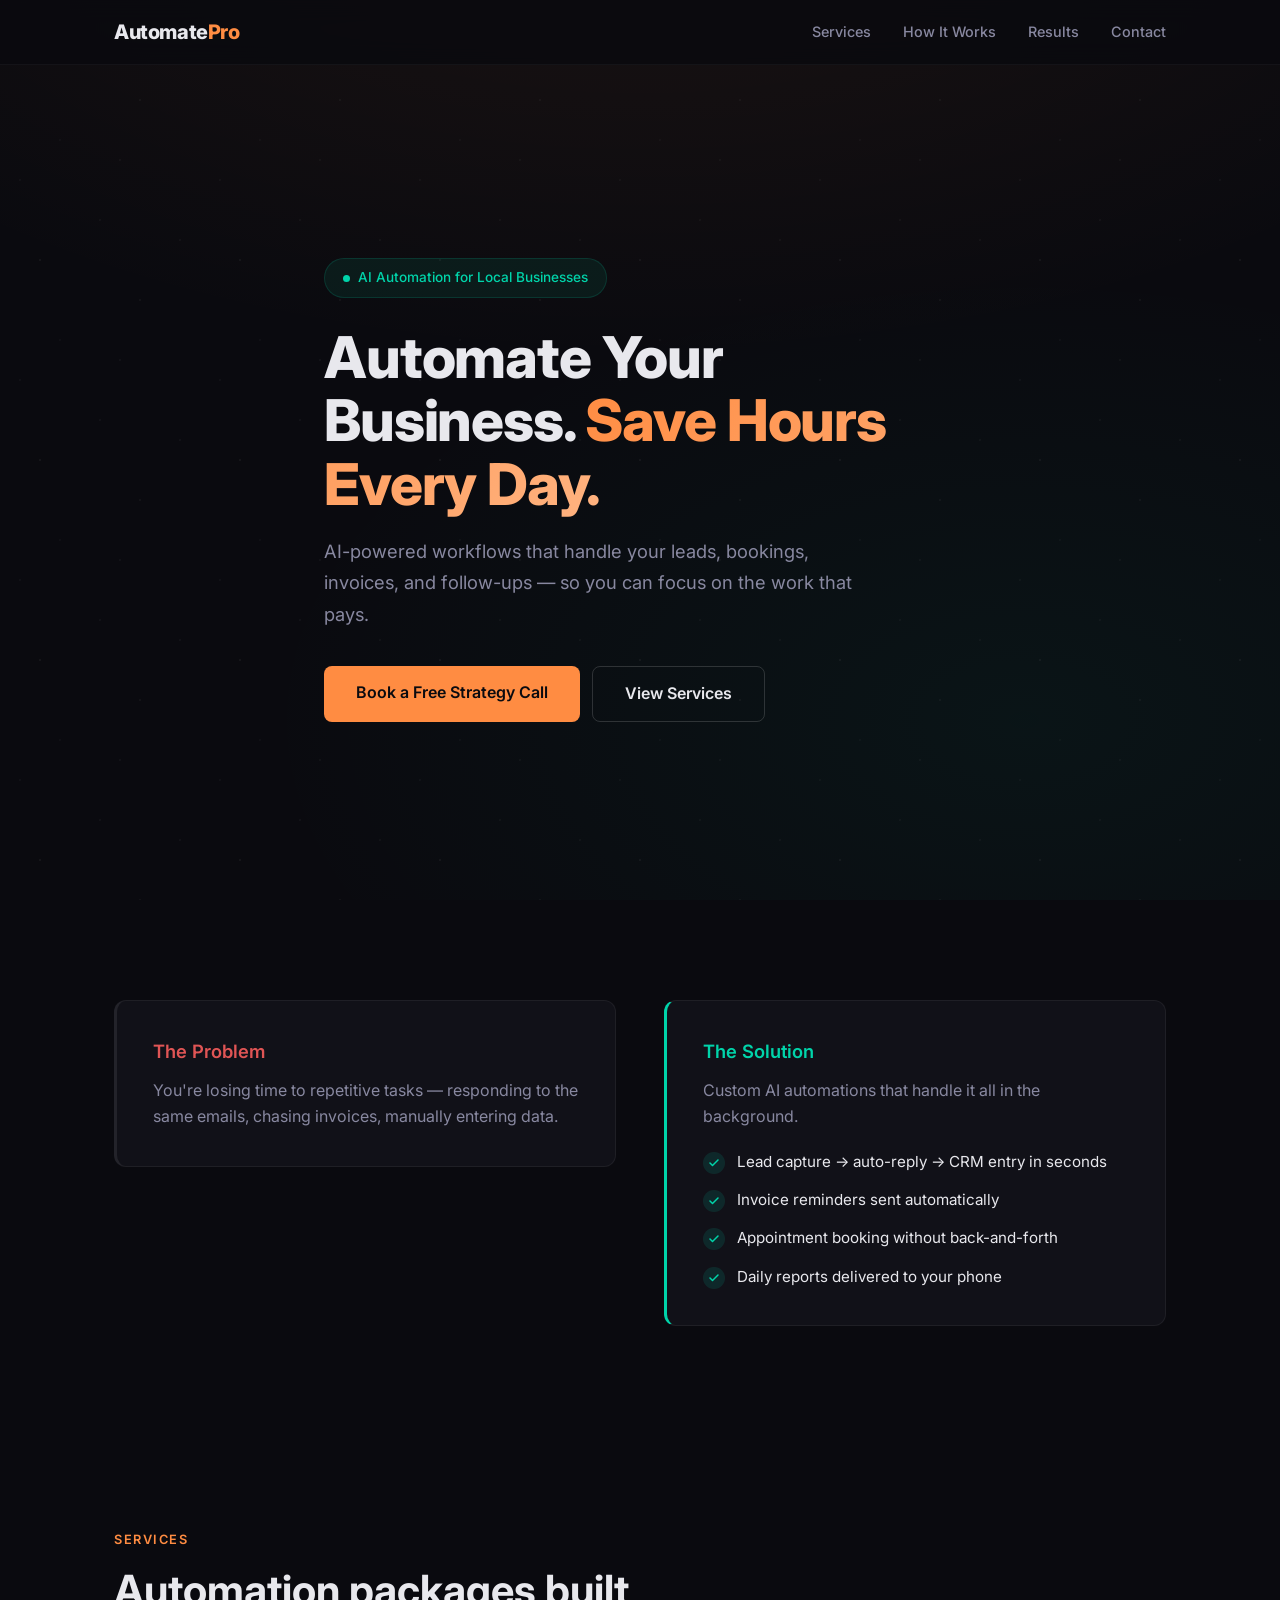
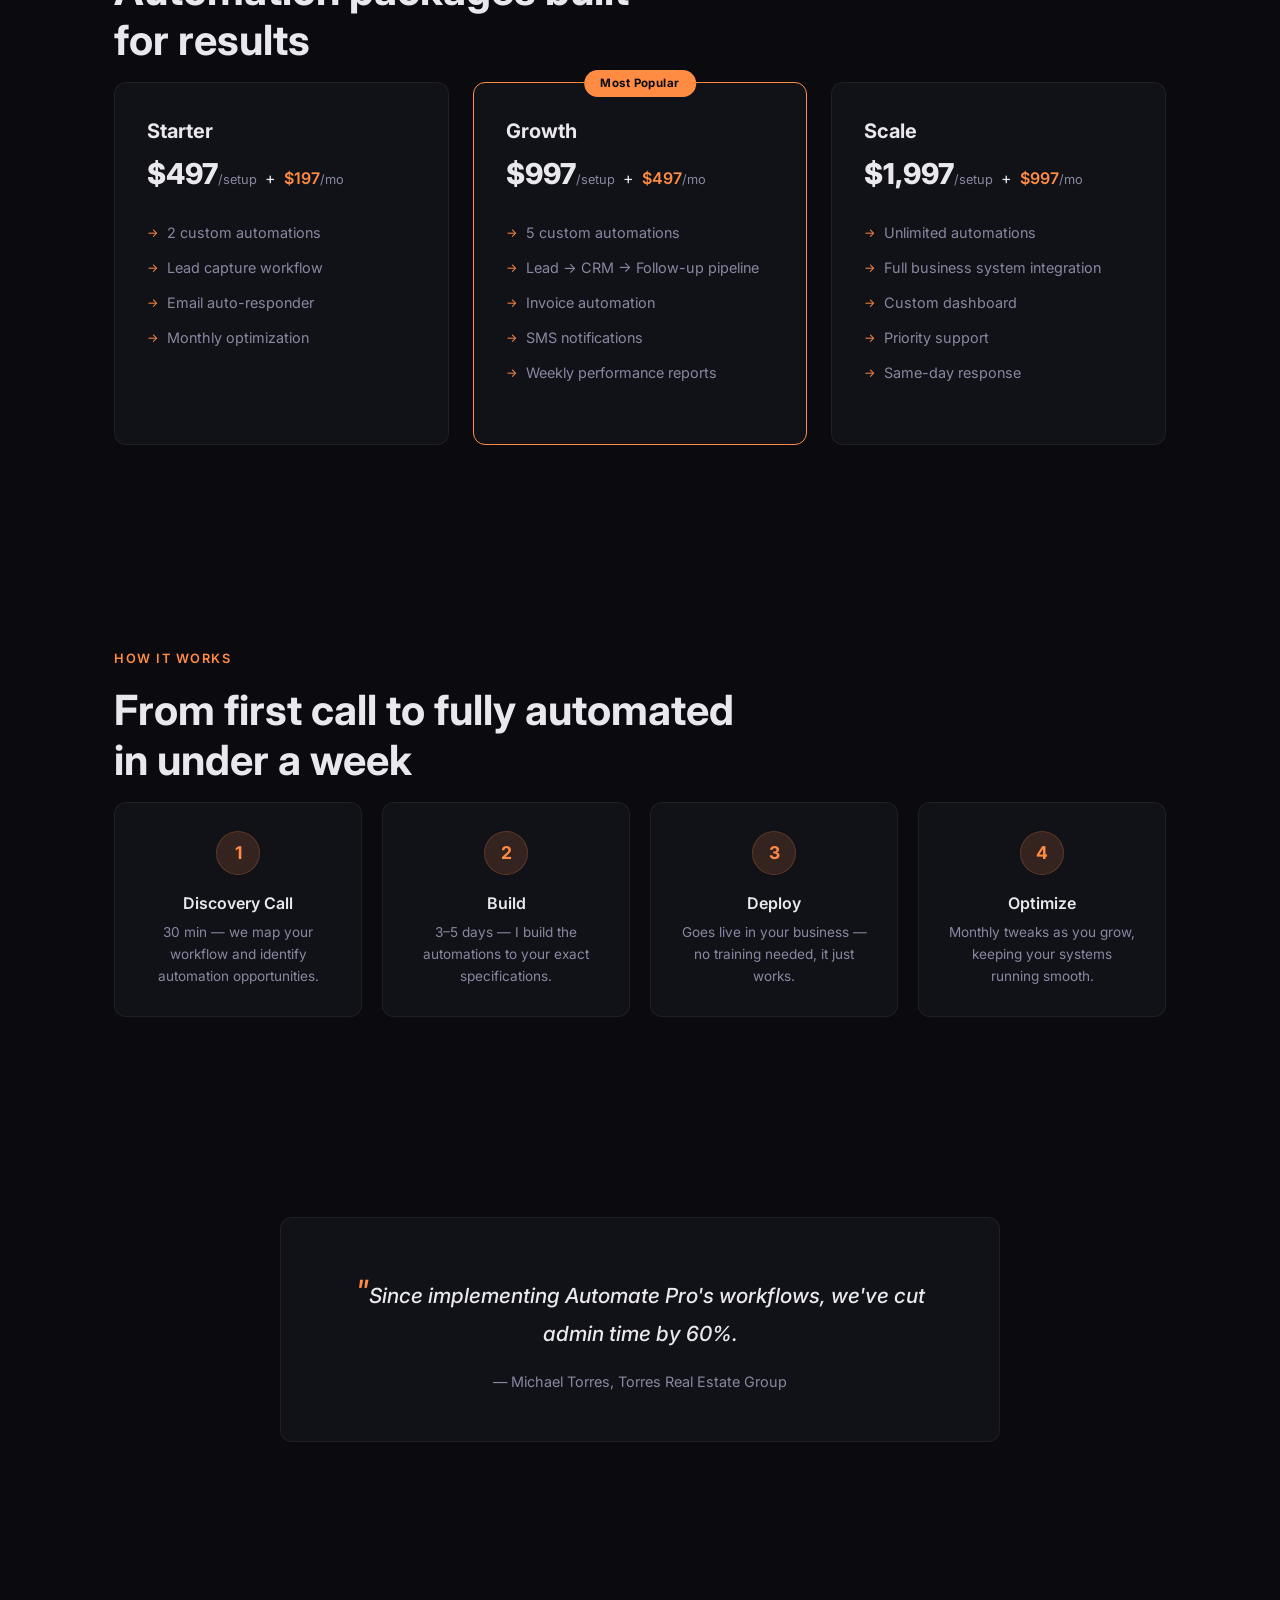
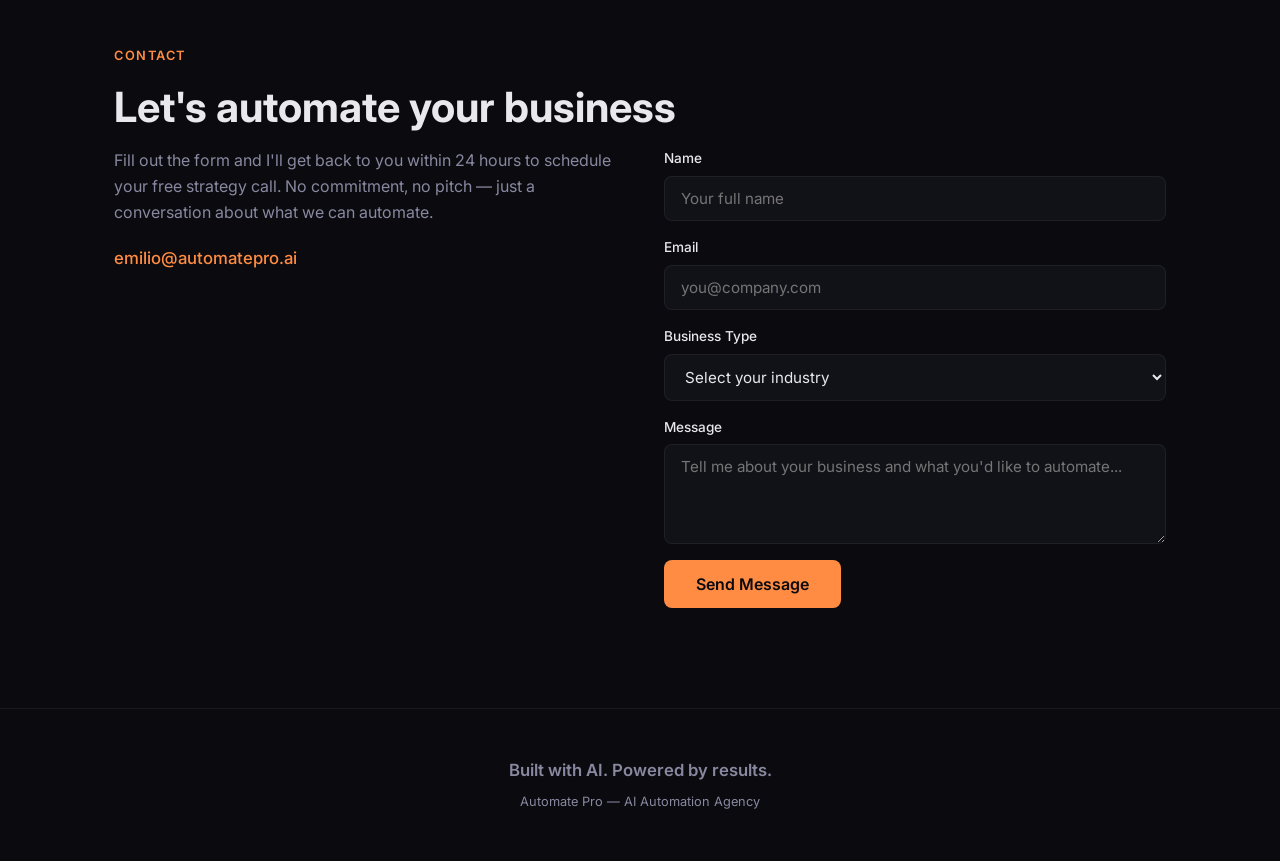
==== index.html @ 2ac1316c "Remove pricing buttons from landing page — info only, contact for pricing" ====
<!DOCTYPE html>
<html lang="en">
<head>
<meta charset="UTF-8">
<meta name="viewport" content="width=device-width, initial-scale=1.0">
<title>Automate Pro — AI Automation for Local Businesses</title>
<link rel="preconnect" href="https://fonts.googleapis.com">
<link rel="preconnect" href="https://fonts.gstatic.com" crossorigin>
<link href="https://fonts.googleapis.com/css2?family=Inter:wght@400;500;600;700;800&display=swap" rel="stylesheet">

<style>
*, *::before, *::after { box-sizing: border-box; margin: 0; padding: 0; }

:root {
  --bg: #0a0a0f;
  --card: #111118;
  --card-border: rgba(255,255,255,0.06);
  --accent: #ff8c42;
  --accent-glow: rgba(255,140,66,0.15);
  --green: #00d4aa;
  --text: #e8e8ed;
  --text-muted: #8888a0;
  --radius: 12px;
}

html { scroll-behavior: smooth; }

body {
  font-family: 'Inter', -apple-system, BlinkMacSystemFont, sans-serif;
  background: var(--bg);
  color: var(--text);
  line-height: 1.6;
  overflow-x: hidden;
}

/* --- Utilities --- */
.container { max-width: 1100px; margin: 0 auto; padding: 0 24px; }
.section { padding: 100px 0; }
.section-label {
  display: inline-block;
  font-size: 0.8rem;
  font-weight: 600;
  letter-spacing: 0.12em;
  text-transform: uppercase;
  color: var(--accent);
  margin-bottom: 16px;
}
h2 { font-size: clamp(1.8rem, 4vw, 2.6rem); font-weight: 700; line-height: 1.2; margin-bottom: 16px; }
h3 { font-size: 1.15rem; font-weight: 600; }
p, li { color: var(--text-muted); }
.btn { display: inline-block; font-family: inherit; font-weight: 600; font-size: 1rem; padding: 14px 32px; border-radius: 8px; cursor: pointer; text-decoration: none; transition: all 0.2s ease; border: none; }
.btn-primary { background: var(--accent); color: #0a0a0f; }
.btn-primary:hover { background: #ff9f5e; transform: translateY(-1px); box-shadow: 0 8px 30px var(--accent-glow); }
.btn-outline { background: transparent; color: var(--text); border: 1px solid rgba(255,255,255,0.15); }
.btn-outline:hover { border-color: rgba(255,255,255,0.35); background: rgba(255,255,255,0.03); }

/* --- Nav --- */
nav {
  position: fixed; top: 0; left: 0; right: 0; z-index: 100;
  padding: 16px 0;
  background: rgba(10,10,15,0.85);
  backdrop-filter: blur(12px);
  border-bottom: 1px solid rgba(255,255,255,0.04);
}
nav .container { display: flex; align-items: center; justify-content: space-between; }
.nav-logo { font-size: 1.25rem; font-weight: 800; color: var(--text); letter-spacing: -0.02em; }
.nav-logo span { color: var(--accent); }
.nav-links { display: flex; gap: 32px; list-style: none; }
.nav-links a { color: var(--text-muted); text-decoration: none; font-size: 0.9rem; font-weight: 500; transition: color 0.2s; }
.nav-links a:hover { color: var(--text); }

/* --- Hero --- */
.hero { min-height: 100vh; display: flex; align-items: center; position: relative; padding-top: 80px; }
.hero-bg {
  position: absolute; inset: 0; overflow: hidden;
  background:
    radial-gradient(ellipse 80% 60% at 50% -20%, rgba(255,140,66,0.08), transparent),
    radial-gradient(ellipse 60% 50% at 80% 80%, rgba(0,212,170,0.05), transparent);
}
.hero-bg::after {
  content: '';
  position: absolute; inset: 0;
  background-image:
    radial-gradient(1px 1px at 20% 30%, rgba(255,255,255,0.15), transparent),
    radial-gradient(1px 1px at 50% 10%, rgba(255,255,255,0.1), transparent),
    radial-gradient(1px 1px at 70% 50%, rgba(255,255,255,0.12), transparent),
    radial-gradient(1px 1px at 30% 70%, rgba(255,255,255,0.08), transparent),
    radial-gradient(1px 1px at 90% 20%, rgba(255,255,255,0.1), transparent),
    radial-gradient(1.5px 1.5px at 60% 80%, rgba(255,255,255,0.06), transparent),
    radial-gradient(1px 1px at 10% 90%, rgba(255,255,255,0.09), transparent);
  background-size: 200px 200px;
  animation: drift 20s linear infinite;
}
@keyframes drift { from { transform: translateY(0); } to { transform: translateY(-200px); } }
.hero-content { position: relative; z-index: 1; max-width: 680px; }
.hero-content h1 { font-size: clamp(2.4rem, 6vw, 3.6rem); font-weight: 800; line-height: 1.1; margin-bottom: 20px; letter-spacing: -0.02em; }
.hero-content h1 .gradient-text { background: linear-gradient(135deg, var(--accent), #ffb380); -webkit-background-clip: text; -webkit-text-fill-color: transparent; background-clip: text; }
.hero-content p { font-size: 1.15rem; color: var(--text-muted); margin-bottom: 36px; max-width: 560px; line-height: 1.7; }
.hero-cta { display: flex; gap: 12px; flex-wrap: wrap; }
.hero-badge {
  display: inline-flex; align-items: center; gap: 8px;
  background: rgba(0,212,170,0.08); border: 1px solid rgba(0,212,170,0.15);
  border-radius: 100px; padding: 8px 18px; font-size: 0.85rem; font-weight: 500;
  color: var(--green); margin-bottom: 28px;
}
.hero-badge::before { content: ''; width: 7px; height: 7px; background: var(--green); border-radius: 50%; animation: pulse-dot 2s ease-in-out infinite; }
@keyframes pulse-dot { 0%, 100% { opacity: 1; } 50% { opacity: 0.4; } }

/* --- Problem/Solution --- */
.two-col { display: grid; grid-template-columns: 1fr 1fr; gap: 48px; align-items: start; }
.problem-card, .solution-card {
  background: var(--card); border: 1px solid var(--card-border);
  border-radius: var(--radius); padding: 36px;
}
.problem-card { border-left: 3px solid rgba(255,255,255,0.08); }
.solution-card { border-left: 3px solid var(--green); }
.problem-card h3 { color: #e05555; margin-bottom: 12px; }
.solution-card h3 { color: var(--green); margin-bottom: 12px; }
.problem-card p { margin-bottom: 0; }
.check-list { list-style: none; margin-top: 20px; display: flex; flex-direction: column; gap: 14px; }
.check-list li {
  display: flex; align-items: flex-start; gap: 12px;
  font-size: 0.95rem; color: var(--text);
}
.check-list li::before {
  content: '';
  flex-shrink: 0; width: 22px; height: 22px;
  background: rgba(0,212,170,0.12);
  border-radius: 50%;
  display: flex; align-items: center; justify-content: center;
  background-image: url("data:image/svg+xml,%3Csvg xmlns='http://www.w3.org/2000/svg' width='12' height='12' viewBox='0 0 24 24' fill='none' stroke='%2300d4aa' stroke-width='3' stroke-linecap='round' stroke-linejoin='round'%3E%3Cpolyline points='20 6 9 17 4 12'%3E%3C/polyline%3E%3C/svg%3E");
  background-repeat: no-repeat; background-position: center;
  margin-top: 2px;
}

/* --- Services --- */
.services-grid { display: grid; grid-template-columns: repeat(3, 1fr); gap: 24px; }
.service-card {
  background: var(--card); border: 1px solid var(--card-border);
  border-radius: var(--radius); padding: 32px;
  position: relative; transition: border-color 0.3s, transform 0.3s;
}
.service-card:hover { border-color: rgba(255,255,255,0.15); transform: translateY(-4px); }
.service-card.featured { border-color: var(--accent); }
.service-card.featured::before {
  content: 'Most Popular';
  position: absolute; top: -13px; left: 50%; transform: translateX(-50%);
  background: var(--accent); color: #0a0a0f;
  font-size: 0.72rem; font-weight: 700; padding: 4px 16px;
  border-radius: 100px; letter-spacing: 0.04em; white-space: nowrap;
}
.service-card .tier-name { font-size: 1.25rem; font-weight: 700; margin-bottom: 4px; }
.service-card .tier-price { margin-bottom: 24px; }
.service-card .tier-price .setup { font-size: 1.8rem; font-weight: 800; color: var(--text); }
.service-card .tier-price .mo { font-size: 1rem; font-weight: 600; color: var(--accent); }
.service-card .tier-price .label { font-size: 0.8rem; color: var(--text-muted); }
.service-card ul { list-style: none; display: flex; flex-direction: column; gap: 12px; margin-bottom: 28px; }
.service-card ul li { font-size: 0.9rem; color: var(--text-muted); position: relative; padding-left: 20px; }
.service-card ul li::before {
  content: '→'; position: absolute; left: 0; color: var(--accent);
  font-size: 0.75rem; top: 2px;
}
.service-card .btn { width: 100%; text-align: center; }
.service-card .payment-buttons { display: flex; flex-direction: column; gap: 8px; }
.service-card .btn-pay { width: 100%; text-align: center; font-size: 0.9rem; padding: 12px 16px; }
.service-card .btn-sub { font-size: 0.85rem; opacity: 0.85; }

/* --- How It Works --- */
.steps { display: grid; grid-template-columns: repeat(4, 1fr); gap: 20px; }
.step-card {
  background: var(--card); border: 1px solid var(--card-border);
  border-radius: var(--radius); padding: 28px;
  text-align: center; position: relative;
}
.step-num {
  width: 44px; height: 44px; margin: 0 auto 16px;
  background: var(--accent-glow); border: 1px solid rgba(255,140,66,0.2);
  border-radius: 50%; display: flex; align-items: center; justify-content: center;
  font-size: 1.1rem; font-weight: 700; color: var(--accent);
}
.step-card h4 { font-size: 1rem; font-weight: 600; margin-bottom: 6px; }
.step-card p { font-size: 0.85rem; color: var(--text-muted); }

/* --- Testimonial --- */
.testimonial-card {
  background: var(--card); border: 1px solid var(--card-border);
  border-radius: var(--radius); padding: 48px;
  text-align: center; max-width: 720px; margin: 0 auto;
}
.testimonial-card blockquote {
  font-size: 1.3rem; font-weight: 500; line-height: 1.6;
  color: var(--text); margin-bottom: 20px; font-style: italic;
}
.testimonial-card blockquote::before { content: '"'; color: var(--accent); font-size: 2rem; }
.testimonial-card .author { color: var(--text-muted); font-size: 0.9rem; }

/* --- Contact --- */
.contact-grid { display: grid; grid-template-columns: 1fr 1fr; gap: 48px; align-items: start; }
.contact-info p { margin-bottom: 20px; }
.contact-info .email-link {
  color: var(--accent); text-decoration: none; font-weight: 500; font-size: 1.05rem;
}
.contact-form { display: flex; flex-direction: column; gap: 16px; }
.form-group { display: flex; flex-direction: column; gap: 6px; }
.form-group label { font-size: 0.85rem; font-weight: 500; color: var(--text); }
.form-group input, .form-group select, .form-group textarea {
  font-family: inherit; font-size: 0.95rem; padding: 12px 16px;
  background: var(--card); border: 1px solid var(--card-border);
  border-radius: 8px; color: var(--text); outline: none;
  transition: border-color 0.2s;
}
.form-group input:focus, .form-group select:focus, .form-group textarea:focus {
  border-color: var(--accent);
}
.form-group textarea { resize: vertical; min-height: 100px; }
.contact-form .btn { align-self: flex-start; }

	/* --- Spinner --- */
	.spinner {
	  display: none; width: 20px; height: 20px;
	  border: 2px solid rgba(255,255,255,0.2);
	  border-top-color: #0a0a0f; border-radius: 50%;
	  animation: spin 0.6s linear infinite;
	  margin-right: 8px; vertical-align: middle;
	}
	@keyframes spin { to { transform: rotate(360deg); } }
	.form-feedback { display: none; font-size: 0.9rem; font-weight: 500; margin-top: 8px; }
	.form-feedback.success { color: var(--green); }
	.form-feedback.error { color: #e05555; }

/* --- Toast --- */
.toast {
  position: fixed; bottom: 32px; right: 32px; z-index: 200;
  background: #00d4aa; color: #0a0a0f; padding: 16px 28px;
  border-radius: 8px; font-weight: 600; font-size: 0.95rem;
  opacity: 0; transform: translateY(20px); pointer-events: none;
  transition: all 0.3s ease;
}
.toast.visible { opacity: 1; transform: translateY(0); }

/* --- Footer --- */
footer {
  padding: 48px 0; border-top: 1px solid var(--card-border);
  text-align: center;
}
footer .tagline { font-size: 1.05rem; font-weight: 600; margin-bottom: 8px; }
footer .legal { font-size: 0.8rem; color: var(--text-muted); }

/* --- Mobile --- */
@media (max-width: 768px) {
  .section { padding: 60px 0; }
  .two-col, .services-grid, .steps, .contact-grid { grid-template-columns: 1fr; }
  .services-grid { gap: 20px; }
  .steps { gap: 12px; }
  .hero-content h1 { font-size: 2rem; }
  .testimonial-card { padding: 28px; }
  .testimonial-card blockquote { font-size: 1.05rem; }
  .nav-links { display: none; }
  .contact-form .btn { width: 100%; }
}

@media (min-width: 769px) and (max-width: 1024px) {
  .services-grid { grid-template-columns: repeat(3, 1fr); gap: 16px; }
  .steps { grid-template-columns: repeat(2, 1fr); }
}
</style>
</head>
<body>

<nav>
  <div class="container">
    <div class="nav-logo">Automate<span>Pro</span></div>
    <ul class="nav-links">
      <li><a href="#services">Services</a></li>
      <li><a href="#how-it-works">How It Works</a></li>
      <li><a href="#testimonial">Results</a></li>
      <li><a href="#contact">Contact</a></li>
    </ul>
  </div>
</nav>

<section class="hero">
  <div class="hero-bg"></div>
  <div class="container hero-content">
    <div class="hero-badge">AI Automation for Local Businesses</div>
    <h1>Automate Your Business. <span class="gradient-text">Save Hours Every Day.</span></h1>
    <p>AI-powered workflows that handle your leads, bookings, invoices, and follow-ups — so you can focus on the work that pays.</p>
    <div class="hero-cta">
      <a href="#contact" class="btn btn-primary">Book a Free Strategy Call</a>
      <a href="#services" class="btn btn-outline">View Services</a>
    </div>
  </div>
</section>

<section class="section" id="problem-solution">
  <div class="container">
    <div class="two-col">
      <div class="problem-card">
        <h3>The Problem</h3>
        <p>You're losing time to repetitive tasks — responding to the same emails, chasing invoices, manually entering data.</p>
      </div>
      <div class="solution-card">
        <h3>The Solution</h3>
        <p>Custom AI automations that handle it all in the background.</p>
        <ul class="check-list">
          <li>Lead capture → auto-reply → CRM entry in seconds</li>
          <li>Invoice reminders sent automatically</li>
          <li>Appointment booking without back-and-forth</li>
          <li>Daily reports delivered to your phone</li>
        </ul>
      </div>
    </div>
  </div>
</section>

<section class="section" id="services">
  <div class="container">
    <div class="section-label">Services</div>
    <h2>Automation packages built<br>for results</h2>
    <div class="services-grid">
      <div class="service-card">
        <div class="tier-name">Starter</div>
        <div class="tier-price">
          <span class="setup">$497</span><span class="label">/setup</span>
          &nbsp;+&nbsp;
          <span class="mo">$197</span><span class="label">/mo</span>
        </div>
        <ul>
          <li>2 custom automations</li>
          <li>Lead capture workflow</li>
          <li>Email auto-responder</li>
          <li>Monthly optimization</li>
        </ul>
        <div class="payment-buttons">
          
          
        </div>
      </div>
      <div class="service-card featured">
        <div class="tier-name">Growth</div>
        <div class="tier-price">
          <span class="setup">$997</span><span class="label">/setup</span>
          &nbsp;+&nbsp;
          <span class="mo">$497</span><span class="label">/mo</span>
        </div>
        <ul>
          <li>5 custom automations</li>
          <li>Lead → CRM → Follow-up pipeline</li>
          <li>Invoice automation</li>
          <li>SMS notifications</li>
          <li>Weekly performance reports</li>
        </ul>
        <div class="payment-buttons">
          
          
        </div>
      </div>
      <div class="service-card">
        <div class="tier-name">Scale</div>
        <div class="tier-price">
          <span class="setup">$1,997</span><span class="label">/setup</span>
          &nbsp;+&nbsp;
          <span class="mo">$997</span><span class="label">/mo</span>
        </div>
        <ul>
          <li>Unlimited automations</li>
          <li>Full business system integration</li>
          <li>Custom dashboard</li>
          <li>Priority support</li>
          <li>Same-day response</li>
        </ul>
        <div class="payment-buttons">
          
          
        </div>
      </div>
    </div>
  </div>
</section>

<section class="section" id="how-it-works">
  <div class="container">
    <div class="section-label">How It Works</div>
    <h2>From first call to fully automated<br>in under a week</h2>
    <div class="steps">
      <div class="step-card">
        <div class="step-num">1</div>
        <h4>Discovery Call</h4>
        <p>30 min — we map your workflow and identify automation opportunities.</p>
      </div>
      <div class="step-card">
        <div class="step-num">2</div>
        <h4>Build</h4>
        <p>3–5 days — I build the automations to your exact specifications.</p>
      </div>
      <div class="step-card">
        <div class="step-num">3</div>
        <h4>Deploy</h4>
        <p>Goes live in your business — no training needed, it just works.</p>
      </div>
      <div class="step-card">
        <div class="step-num">4</div>
        <h4>Optimize</h4>
        <p>Monthly tweaks as you grow, keeping your systems running smooth.</p>
      </div>
    </div>
  </div>
</section>

<section class="section" id="testimonial">
  <div class="container">
    <div class="testimonial-card">
      <blockquote>Since implementing Automate Pro's workflows, we've cut admin time by 60%.</blockquote>
      <div class="author">— Michael Torres, Torres Real Estate Group</div>
    </div>
  </div>
</section>

<section class="section" id="contact">
  <div class="container">
    <div class="section-label">Contact</div>
    <h2>Let's automate your business</h2>
    <div class="contact-grid">
      <div class="contact-info">
        <p>Fill out the form and I'll get back to you within 24 hours to schedule your free strategy call. No commitment, no pitch — just a conversation about what we can automate.</p>
        <a href="mailto:emilio@example.com" class="email-link">emilio@automatepro.ai</a>
      </div>
      <form class="contact-form" id="contact-form">
        <div class="form-group">
          <label for="name">Name</label>
          <input type="text" id="name" name="name" placeholder="Your full name" required>
        </div>
        <div class="form-group">
          <label for="email">Email</label>
          <input type="email" id="email" name="email" placeholder="you@company.com" required>
        </div>
        <div class="form-group">
          <label for="business">Business Type</label>
          <select id="business" name="business" required>
            <option value="" disabled selected>Select your industry</option>
            <option value="Trades & Construction">Trades & Construction</option>
            <option value="Real Estate">Real Estate</option>
            <option value="Gym/Fitness">Gym/Fitness</option>
            <option value="E-commerce">E-commerce</option>
            <option value="Other">Other</option>
          </select>
        </div>
        <div class="form-group">
          <label for="message">Message</label>
          <textarea id="message" name="message" placeholder="Tell me about your business and what you'd like to automate..."></textarea>
        </div>
        <button type="submit" class="btn btn-primary" id="submit-btn"><span class="spinner" id="spinner"></span>Send Message</button>
        <div class="form-feedback" id="form-feedback"></div>
      </form>
    </div>
  </div>
</section>

<footer>
  <div class="container">
    <p class="tagline">Built with AI. Powered by results.</p>
    <p class="legal">Automate Pro — AI Automation Agency</p>
  </div>
</footer>

<div class="toast" id="toast">Message sent! I'll be in touch within 24 hours.</div>

<script>
// Stripe checkout removed — clients contact Emilio directly for pricing
// ── Lead capture form ──
document.getElementById('contact-form').addEventListener('submit', function(e) {
  e.preventDefault();
  var btn = document.getElementById('submit-btn');
  var spinner = document.getElementById('spinner');
  var feedback = document.getElementById('form-feedback');

  var name = document.getElementById('name').value.trim();
  var email = document.getElementById('email').value.trim();
  var business = document.getElementById('business').value;
  var message = document.getElementById('message').value.trim();

  feedback.style.display = 'none';
  feedback.className = 'form-feedback';

  btn.disabled = true;
  spinner.style.display = 'inline-block';

  fetch('/api/lead', {
    method: 'POST',
    headers: { 'Content-Type': 'application/json' },
    body: JSON.stringify({
      name: name,
      email: email,
      business_type: business,
      message: message
    })
  })
  .then(function(res) { return res.json(); })
  .then(function(data) {
    spinner.style.display = 'none';
    btn.disabled = false;

    if (data.success) {
      feedback.textContent = "Thanks " + data.name + "! We'll be in touch within 24 hours.";
      feedback.className = 'form-feedback success';
      feedback.style.display = 'block';
      document.getElementById('contact-form').reset();
    } else {
      feedback.textContent = data.error || 'Something went wrong. Try again.';
      feedback.className = 'form-feedback error';
      feedback.style.display = 'block';
    }
  })
  .catch(function() {
    spinner.style.display = 'none';
    btn.disabled = false;
    feedback.textContent = 'Connection error. Is the server running?';
    feedback.className = 'form-feedback error';
    feedback.style.display = 'block';
  });
});

// ── Stripe Checkout ──
function startCheckout(planKey) {
  // Show loading state on button
  var buttons = document.querySelectorAll('.btn-pay');
  buttons.forEach(function(b) { b.disabled = true; b.textContent = 'Opening...'; });

  fetch('/api/create-checkout-session', {
    method: 'POST',
    headers: { 'Content-Type': 'application/json' },
    body: JSON.stringify({ plan: planKey })
  })
  .then(function(res) { return res.json(); })
  .then(function(data) {
    buttons.forEach(function(b) { b.disabled = false; });
    if (data.url) {
      window.location.href = data.url;
    } else {
      alert('Error: ' + (data.error || 'Could not create checkout session'));
      // Reset button texts
      resetButtons();
    }
  })
  .catch(function() {
    buttons.forEach(function(b) { b.disabled = false; });
    alert('Connection error. Is the server running?');
    resetButtons();
  });
}

function resetButtons() {
  var buttons = document.querySelectorAll('.btn-pay');
  buttons.forEach(function(b) { b.disabled = false; });
  // Restore original text
  document.querySelectorAll('[onclick*="starter_setup"]').forEach(function(b) { if (b.tagName === 'BUTTON') b.textContent = 'Buy Setup — $497'; });
  document.querySelectorAll('[onclick*="starter_monthly"]').forEach(function(b) { if (b.tagName === 'BUTTON') b.textContent = 'Subscribe — $197/mo'; });
  document.querySelectorAll('[onclick*="growth_setup"]').forEach(function(b) { if (b.tagName === 'BUTTON') b.textContent = 'Buy Setup — $997'; });
  document.querySelectorAll('[onclick*="growth_monthly"]').forEach(function(b) { if (b.tagName === 'BUTTON') b.textContent = 'Subscribe — $497/mo'; });
  document.querySelectorAll('[onclick*="scale_setup"]').forEach(function(b) { if (b.tagName === 'BUTTON') b.textContent = 'Buy Setup — $1,997'; });
  document.querySelectorAll('[onclick*="scale_monthly"]').forEach(function(b) { if (b.tagName === 'BUTTON') b.textContent = 'Subscribe — $997/mo'; });
}
</script>
</body>
</html>
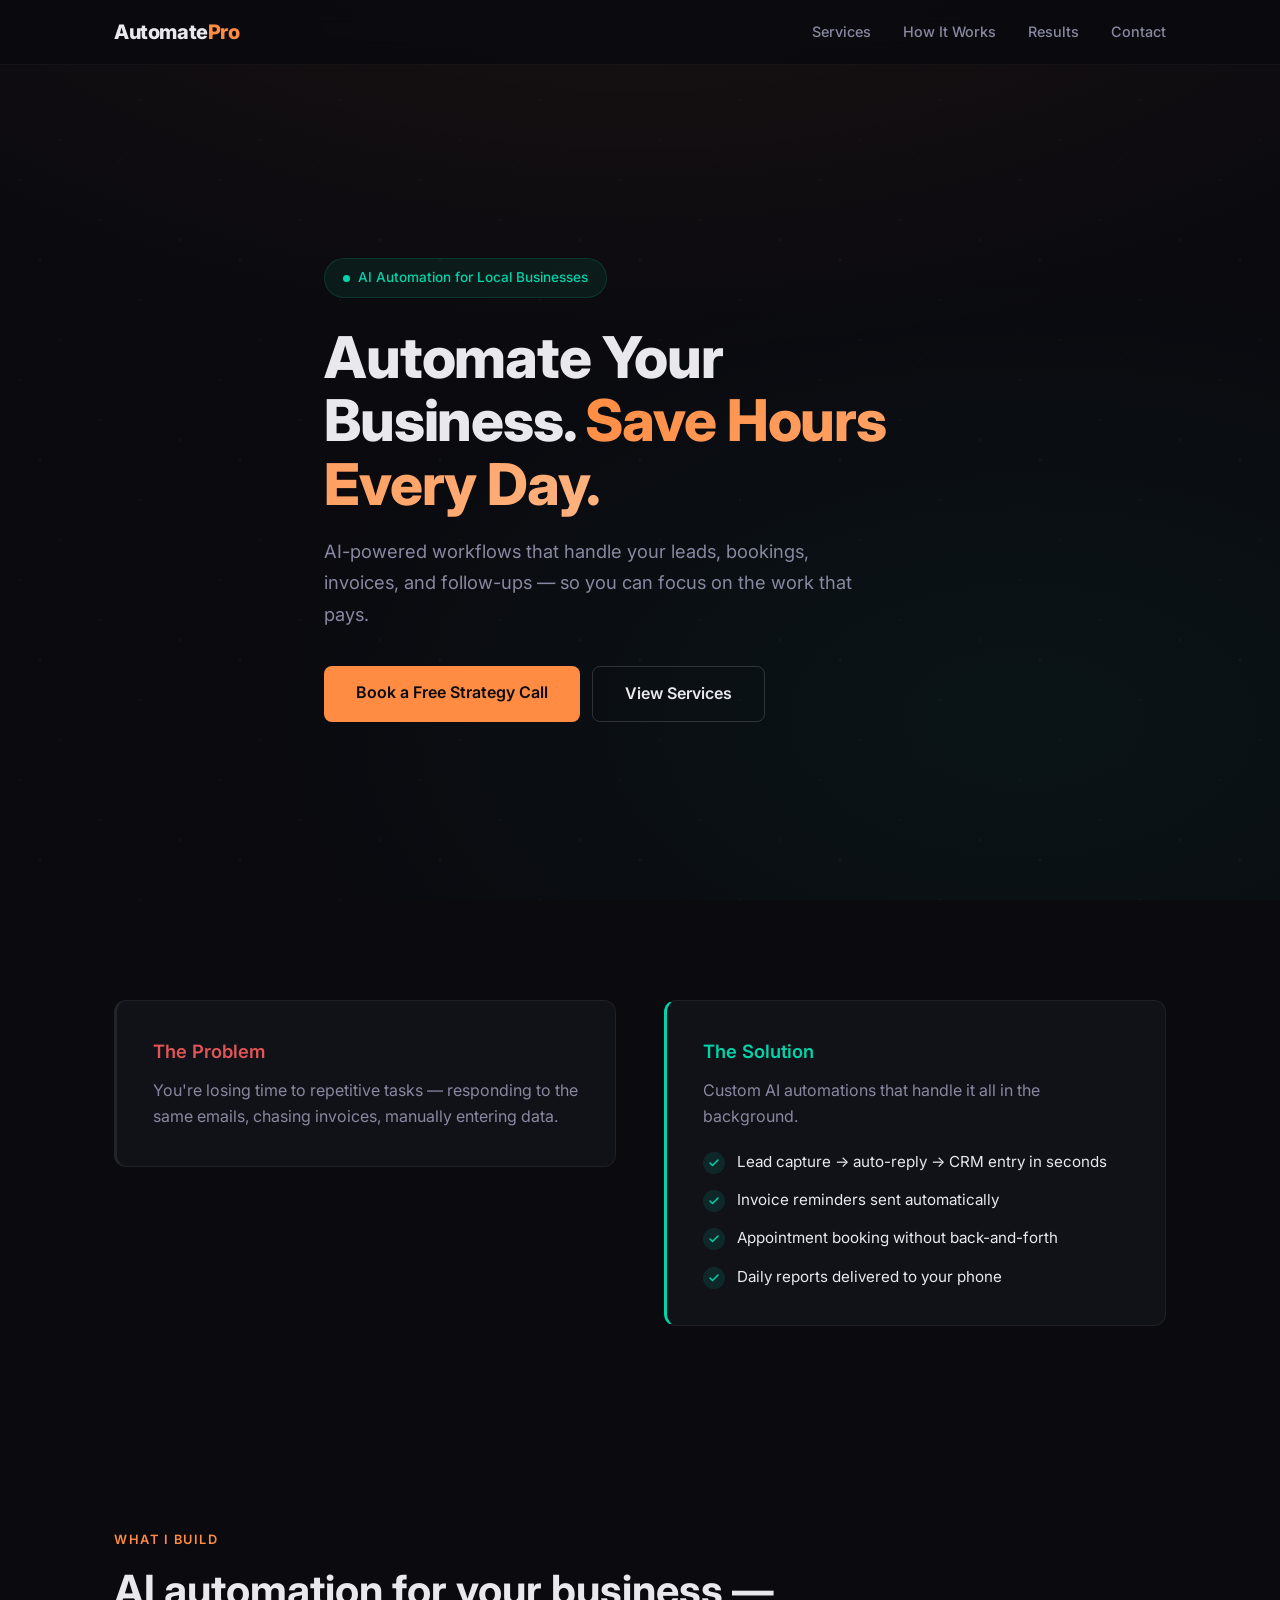
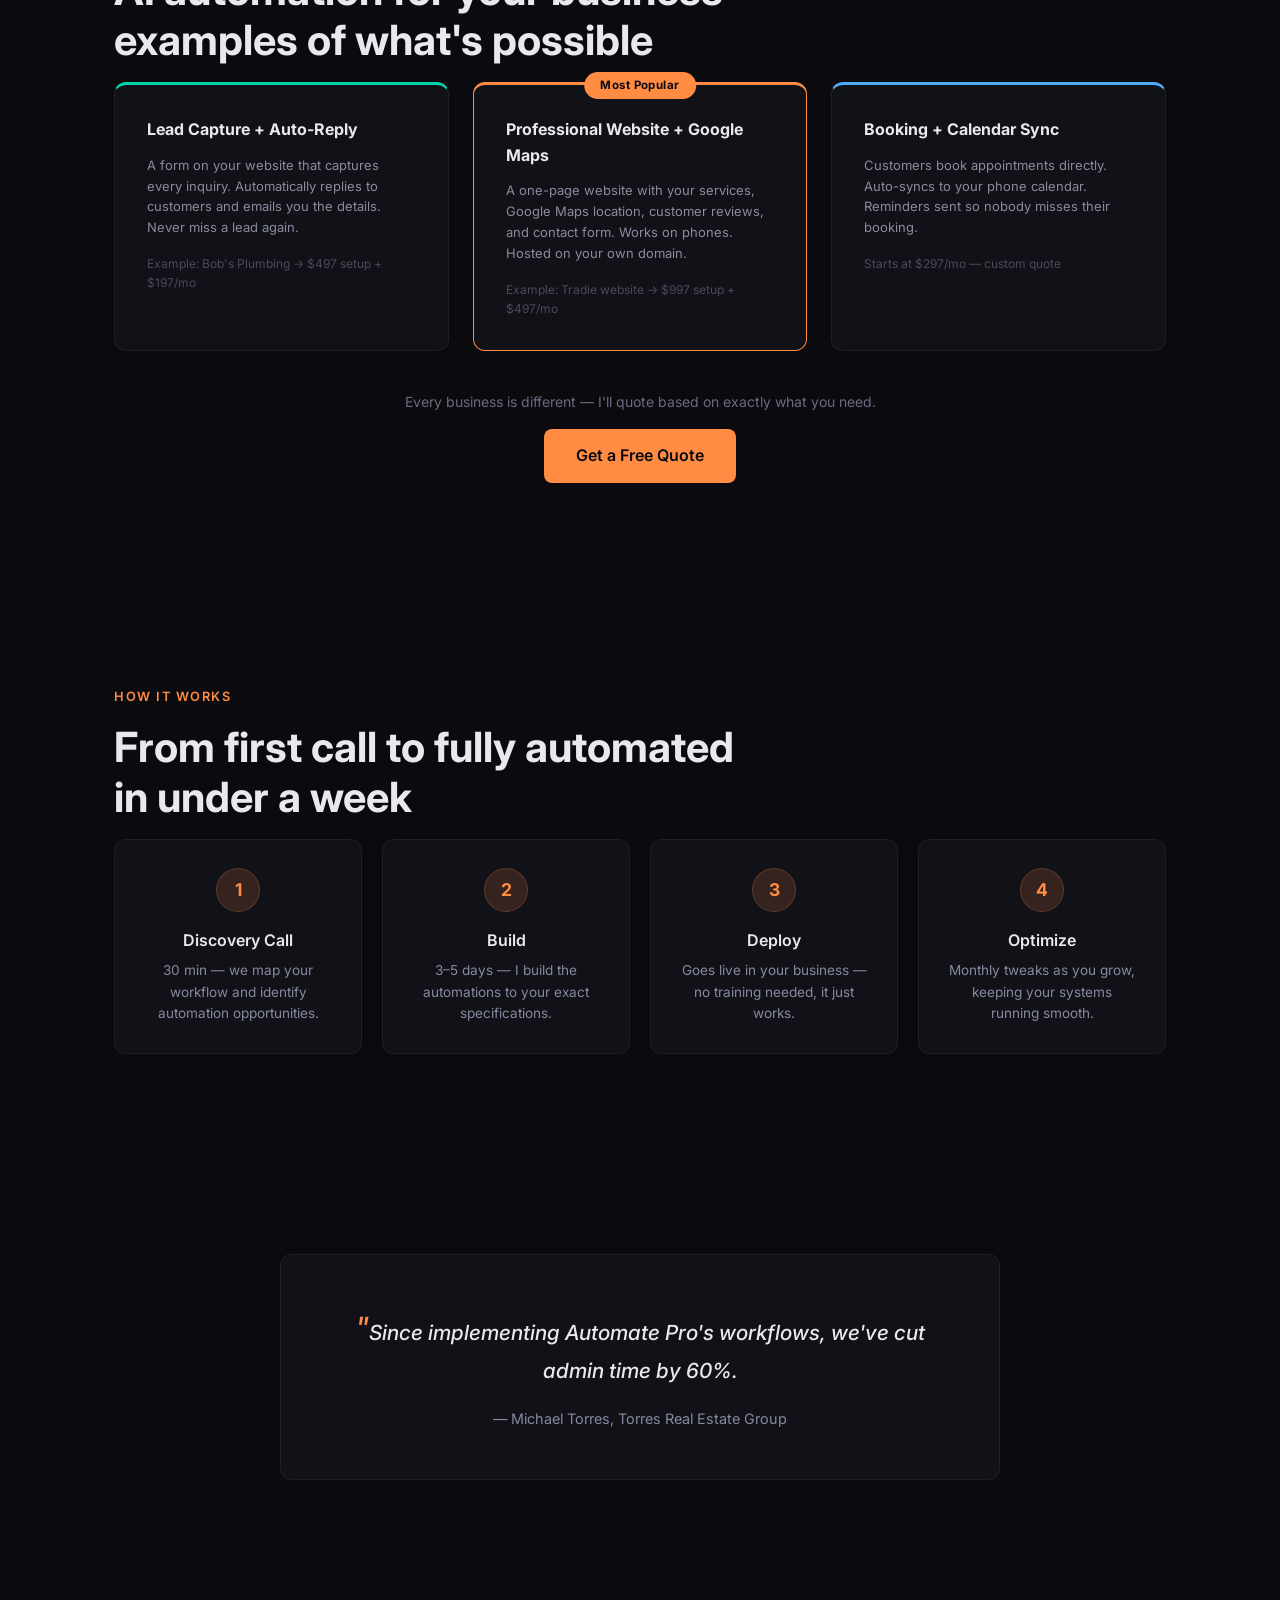
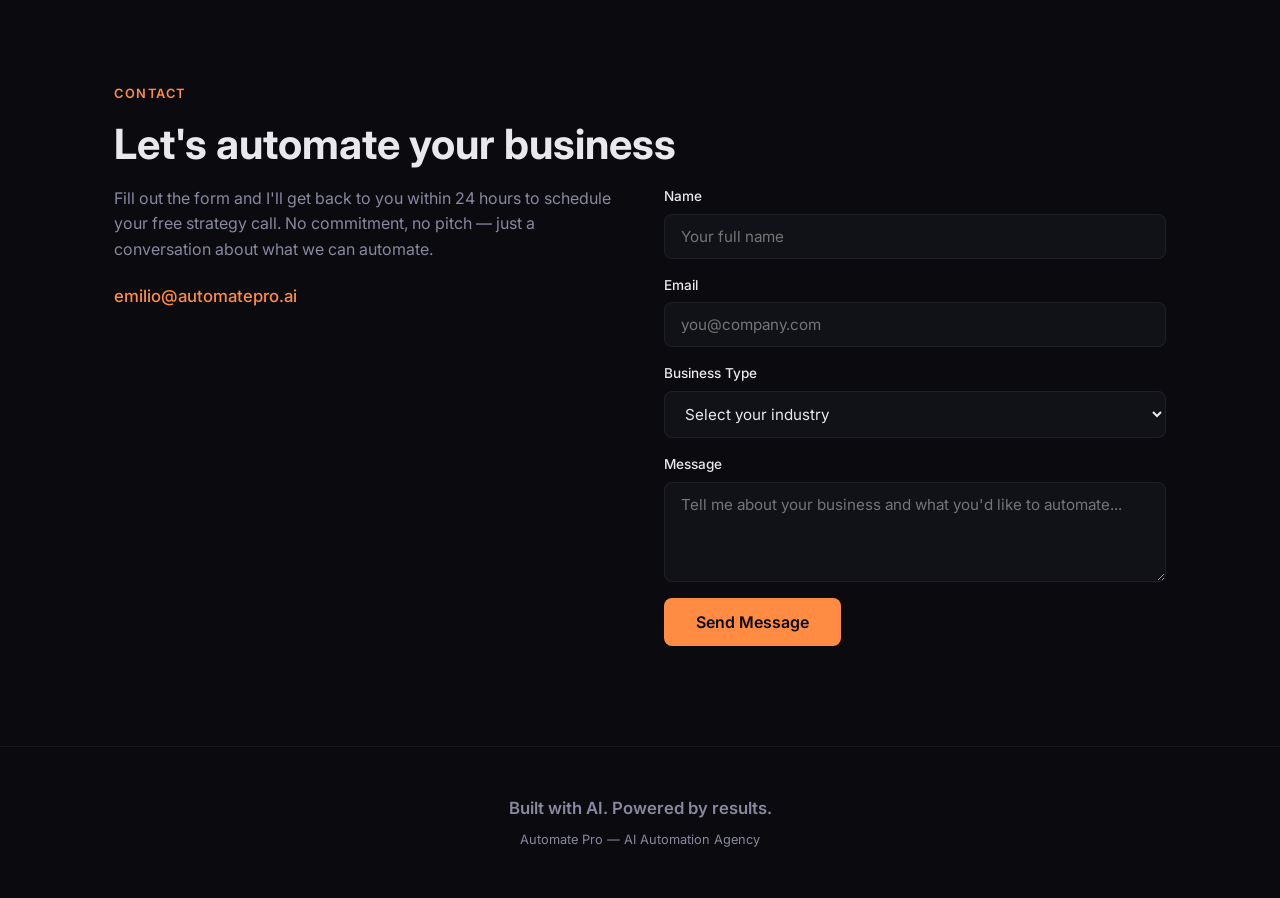
==== commit 449e0822: "Fix invoice Pay Now with Stripe, add receipt emails, clean up landing page" ====
--- a/index.html
+++ b/index.html
@@ -315,65 +315,38 @@
 
 <section class="section" id="services">
   <div class="container">
-    <div class="section-label">Services</div>
-    <h2>Automation packages built<br>for results</h2>
+    <div class="section-label">What I Build</div>
+    <h2>AI automation for your business —<br>examples of what's possible</h2>
     <div class="services-grid">
-      <div class="service-card">
-        <div class="tier-name">Starter</div>
-        <div class="tier-price">
-          <span class="setup">$497</span><span class="label">/setup</span>
-          &nbsp;+&nbsp;
-          <span class="mo">$197</span><span class="label">/mo</span>
-        </div>
-        <ul>
-          <li>2 custom automations</li>
-          <li>Lead capture workflow</li>
-          <li>Email auto-responder</li>
-          <li>Monthly optimization</li>
-        </ul>
-        <div class="payment-buttons">
-          
-          
-        </div>
-      </div>
-      <div class="service-card featured">
-        <div class="tier-name">Growth</div>
-        <div class="tier-price">
-          <span class="setup">$997</span><span class="label">/setup</span>
-          &nbsp;+&nbsp;
-          <span class="mo">$497</span><span class="label">/mo</span>
-        </div>
-        <ul>
-          <li>5 custom automations</li>
-          <li>Lead → CRM → Follow-up pipeline</li>
-          <li>Invoice automation</li>
-          <li>SMS notifications</li>
-          <li>Weekly performance reports</li>
-        </ul>
-        <div class="payment-buttons">
-          
-          
-        </div>
-      </div>
-      <div class="service-card">
-        <div class="tier-name">Scale</div>
-        <div class="tier-price">
-          <span class="setup">$1,997</span><span class="label">/setup</span>
-          &nbsp;+&nbsp;
-          <span class="mo">$997</span><span class="label">/mo</span>
-        </div>
-        <ul>
-          <li>Unlimited automations</li>
-          <li>Full business system integration</li>
-          <li>Custom dashboard</li>
-          <li>Priority support</li>
-          <li>Same-day response</li>
-        </ul>
-        <div class="payment-buttons">
-          
-          
-        </div>
-      </div>
+      
+      <div class="service-card" style="border-top:3px solid #00d4aa;">
+        <div class="tier-name" style="font-size:16px;">Lead Capture + Auto-Reply</div>
+        <p style="color:#8b8b9e;font-size:13px;line-height:1.6;margin-top:12px;">
+          A form on your website that captures every inquiry. Automatically replies to customers and emails you the details. Never miss a lead again.
+        </p>
+        <p style="color:#4a4a5c;font-size:12px;margin-top:16px;">Example: Bob's Plumbing → $497 setup + $197/mo</p>
+      </div>
+      
+      <div class="service-card featured" style="border-top:3px solid #ff8c42;">
+        <div class="tier-name" style="font-size:16px;">Professional Website + Google Maps</div>
+        <p style="color:#8b8b9e;font-size:13px;line-height:1.6;margin-top:12px;">
+          A one-page website with your services, Google Maps location, customer reviews, and contact form. Works on phones. Hosted on your own domain.
+        </p>
+        <p style="color:#4a4a5c;font-size:12px;margin-top:16px;">Example: Tradie website → $997 setup + $497/mo</p>
+      </div>
+      
+      <div class="service-card" style="border-top:3px solid #4dabf7;">
+        <div class="tier-name" style="font-size:16px;">Booking + Calendar Sync</div>
+        <p style="color:#8b8b9e;font-size:13px;line-height:1.6;margin-top:12px;">
+          Customers book appointments directly. Auto-syncs to your phone calendar. Reminders sent so nobody misses their booking.
+        </p>
+        <p style="color:#4a4a5c;font-size:12px;margin-top:16px;">Starts at $297/mo — custom quote</p>
+      </div>
+      
+    </div>
+    <div style="text-align:center;margin-top:40px;">
+      <p style="color:#6b6b80;font-size:14px;margin-bottom:16px;">Every business is different — I'll quote based on exactly what you need.</p>
+      <a href="#contact" class="btn btn-primary">Get a Free Quote</a>
     </div>
   </div>
 </section>
@@ -521,45 +494,3 @@
 });
 
 // ── Stripe Checkout ──
-function startCheckout(planKey) {
-  // Show loading state on button
-  var buttons = document.querySelectorAll('.btn-pay');
-  buttons.forEach(function(b) { b.disabled = true; b.textContent = 'Opening...'; });
-
-  fetch('/api/create-checkout-session', {
-    method: 'POST',
-    headers: { 'Content-Type': 'application/json' },
-    body: JSON.stringify({ plan: planKey })
-  })
-  .then(function(res) { return res.json(); })
-  .then(function(data) {
-    buttons.forEach(function(b) { b.disabled = false; });
-    if (data.url) {
-      window.location.href = data.url;
-    } else {
-      alert('Error: ' + (data.error || 'Could not create checkout session'));
-      // Reset button texts
-      resetButtons();
-    }
-  })
-  .catch(function() {
-    buttons.forEach(function(b) { b.disabled = false; });
-    alert('Connection error. Is the server running?');
-    resetButtons();
-  });
-}
-
-function resetButtons() {
-  var buttons = document.querySelectorAll('.btn-pay');
-  buttons.forEach(function(b) { b.disabled = false; });
-  // Restore original text
-  document.querySelectorAll('[onclick*="starter_setup"]').forEach(function(b) { if (b.tagName === 'BUTTON') b.textContent = 'Buy Setup — $497'; });
-  document.querySelectorAll('[onclick*="starter_monthly"]').forEach(function(b) { if (b.tagName === 'BUTTON') b.textContent = 'Subscribe — $197/mo'; });
-  document.querySelectorAll('[onclick*="growth_setup"]').forEach(function(b) { if (b.tagName === 'BUTTON') b.textContent = 'Buy Setup — $997'; });
-  document.querySelectorAll('[onclick*="growth_monthly"]').forEach(function(b) { if (b.tagName === 'BUTTON') b.textContent = 'Subscribe — $497/mo'; });
-  document.querySelectorAll('[onclick*="scale_setup"]').forEach(function(b) { if (b.tagName === 'BUTTON') b.textContent = 'Buy Setup — $1,997'; });
-  document.querySelectorAll('[onclick*="scale_monthly"]').forEach(function(b) { if (b.tagName === 'BUTTON') b.textContent = 'Subscribe — $997/mo'; });
-}
-</script>
-</body>
-</html>
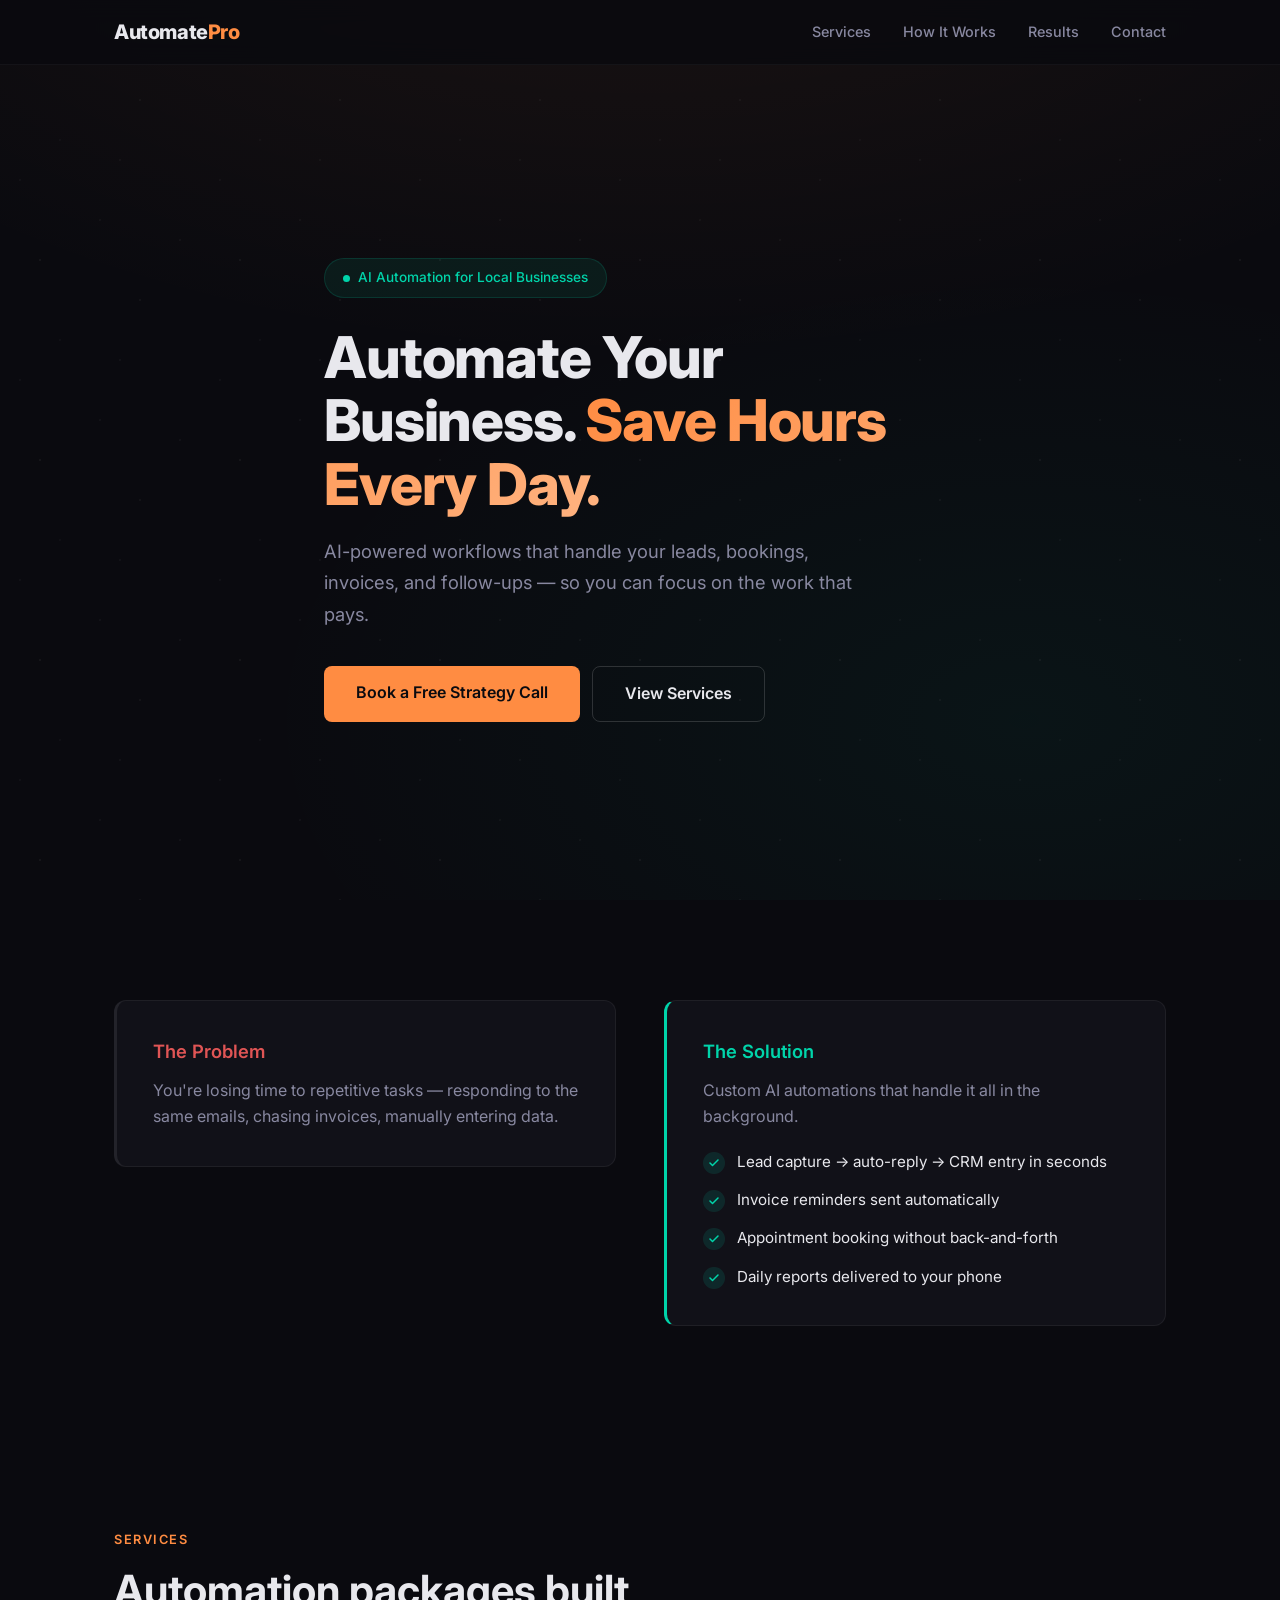
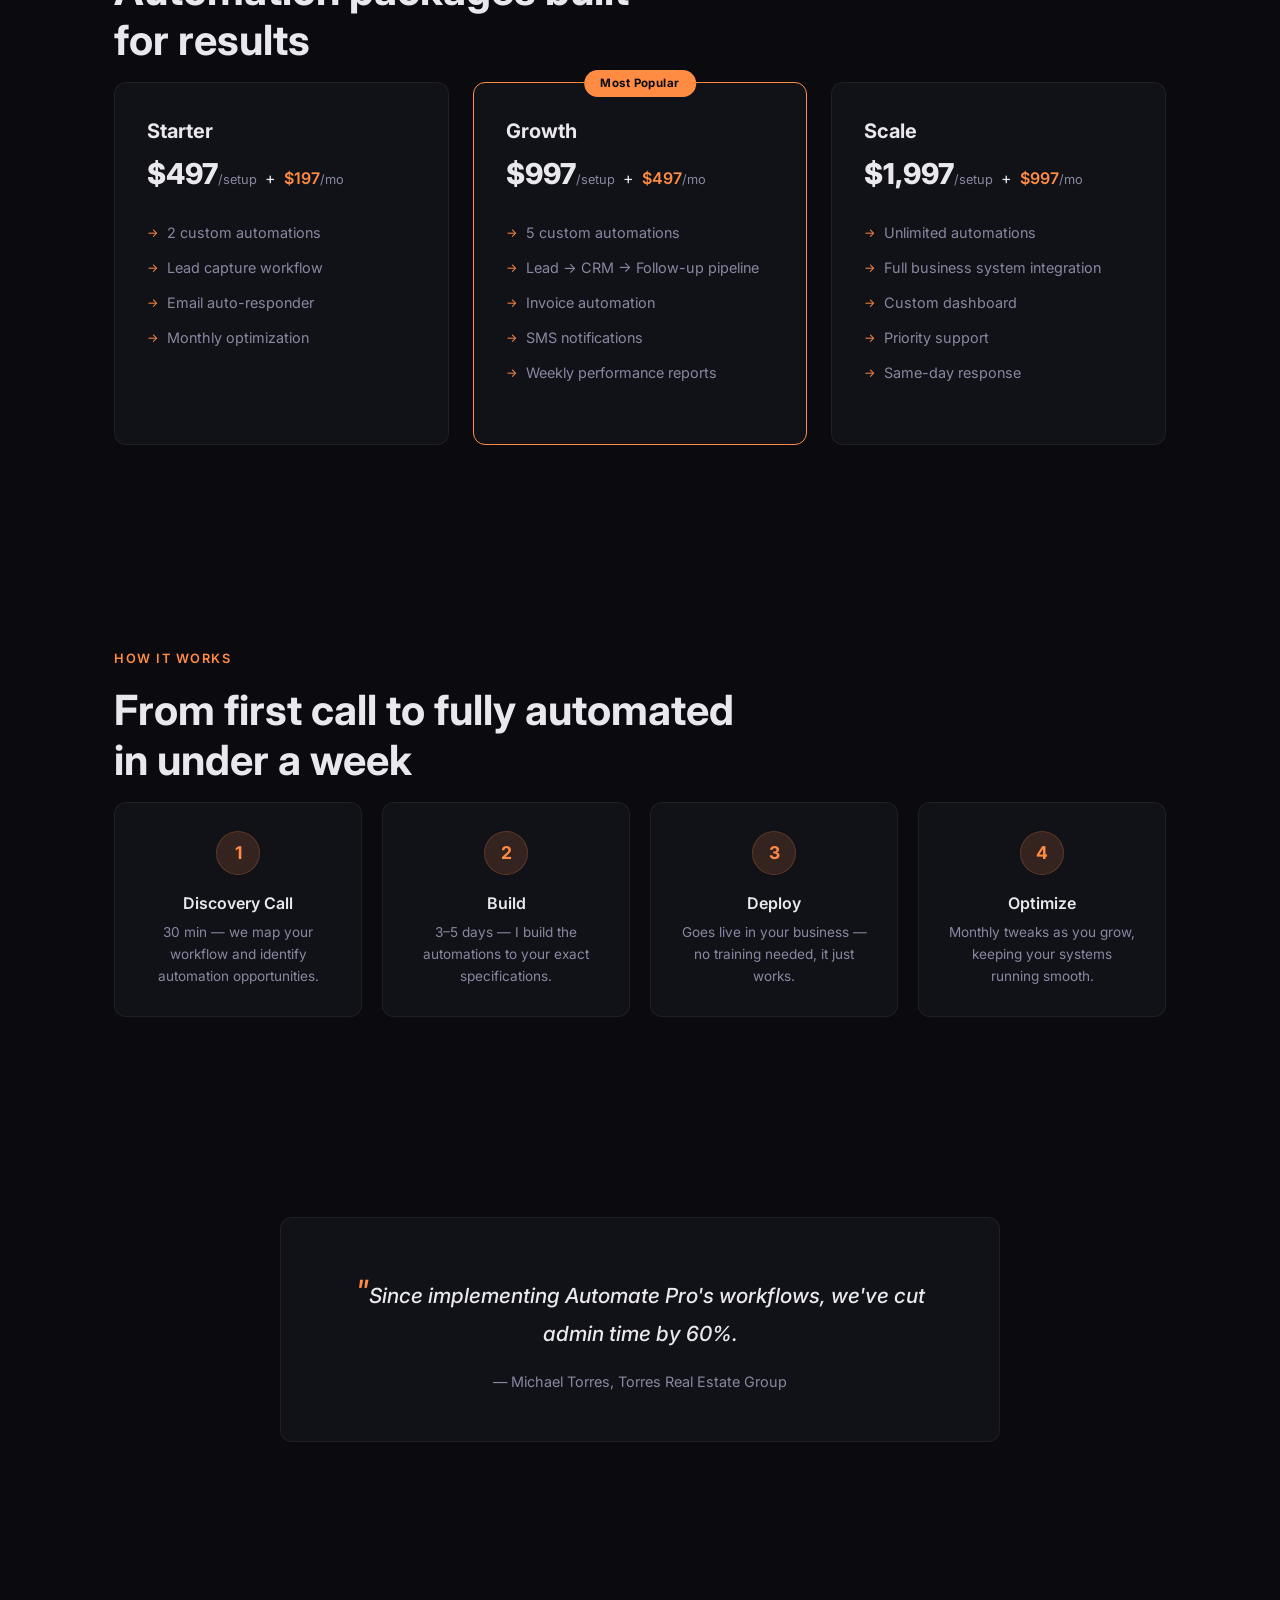
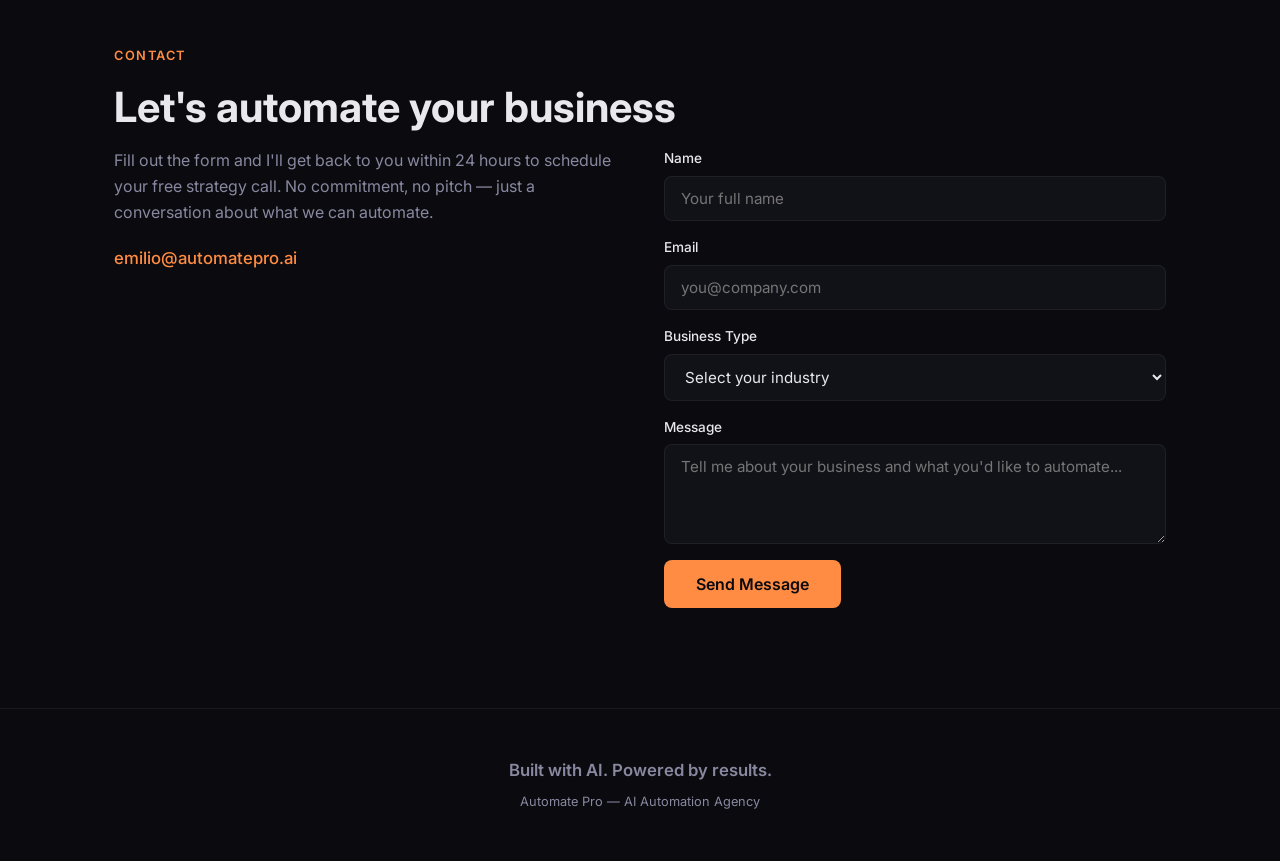
==== commit afefd6e7: "Clean landing page: remove buy buttons, keep working form" ====
--- a/index.html
+++ b/index.html
@@ -315,38 +315,53 @@
 
 <section class="section" id="services">
   <div class="container">
-    <div class="section-label">What I Build</div>
-    <h2>AI automation for your business —<br>examples of what's possible</h2>
+    <div class="section-label">Services</div>
+    <h2>Automation packages built<br>for results</h2>
     <div class="services-grid">
-      
-      <div class="service-card" style="border-top:3px solid #00d4aa;">
-        <div class="tier-name" style="font-size:16px;">Lead Capture + Auto-Reply</div>
-        <p style="color:#8b8b9e;font-size:13px;line-height:1.6;margin-top:12px;">
-          A form on your website that captures every inquiry. Automatically replies to customers and emails you the details. Never miss a lead again.
-        </p>
-        <p style="color:#4a4a5c;font-size:12px;margin-top:16px;">Example: Bob's Plumbing → $497 setup + $197/mo</p>
-      </div>
-      
-      <div class="service-card featured" style="border-top:3px solid #ff8c42;">
-        <div class="tier-name" style="font-size:16px;">Professional Website + Google Maps</div>
-        <p style="color:#8b8b9e;font-size:13px;line-height:1.6;margin-top:12px;">
-          A one-page website with your services, Google Maps location, customer reviews, and contact form. Works on phones. Hosted on your own domain.
-        </p>
-        <p style="color:#4a4a5c;font-size:12px;margin-top:16px;">Example: Tradie website → $997 setup + $497/mo</p>
-      </div>
-      
-      <div class="service-card" style="border-top:3px solid #4dabf7;">
-        <div class="tier-name" style="font-size:16px;">Booking + Calendar Sync</div>
-        <p style="color:#8b8b9e;font-size:13px;line-height:1.6;margin-top:12px;">
-          Customers book appointments directly. Auto-syncs to your phone calendar. Reminders sent so nobody misses their booking.
-        </p>
-        <p style="color:#4a4a5c;font-size:12px;margin-top:16px;">Starts at $297/mo — custom quote</p>
-      </div>
-      
-    </div>
-    <div style="text-align:center;margin-top:40px;">
-      <p style="color:#6b6b80;font-size:14px;margin-bottom:16px;">Every business is different — I'll quote based on exactly what you need.</p>
-      <a href="#contact" class="btn btn-primary">Get a Free Quote</a>
+      <div class="service-card">
+        <div class="tier-name">Starter</div>
+        <div class="tier-price">
+          <span class="setup">$497</span><span class="label">/setup</span>
+          &nbsp;+&nbsp;
+          <span class="mo">$197</span><span class="label">/mo</span>
+        </div>
+        <ul>
+          <li>2 custom automations</li>
+          <li>Lead capture workflow</li>
+          <li>Email auto-responder</li>
+          <li>Monthly optimization</li>
+        </ul>
+      </div>
+      <div class="service-card featured">
+        <div class="tier-name">Growth</div>
+        <div class="tier-price">
+          <span class="setup">$997</span><span class="label">/setup</span>
+          &nbsp;+&nbsp;
+          <span class="mo">$497</span><span class="label">/mo</span>
+        </div>
+        <ul>
+          <li>5 custom automations</li>
+          <li>Lead → CRM → Follow-up pipeline</li>
+          <li>Invoice automation</li>
+          <li>SMS notifications</li>
+          <li>Weekly performance reports</li>
+        </ul>
+      </div>
+      <div class="service-card">
+        <div class="tier-name">Scale</div>
+        <div class="tier-price">
+          <span class="setup">$1,997</span><span class="label">/setup</span>
+          &nbsp;+&nbsp;
+          <span class="mo">$997</span><span class="label">/mo</span>
+        </div>
+        <ul>
+          <li>Unlimited automations</li>
+          <li>Full business system integration</li>
+          <li>Custom dashboard</li>
+          <li>Priority support</li>
+          <li>Same-day response</li>
+        </ul>
+      </div>
     </div>
   </div>
 </section>
@@ -439,7 +454,6 @@
 <div class="toast" id="toast">Message sent! I'll be in touch within 24 hours.</div>
 
 <script>
-// Stripe checkout removed — clients contact Emilio directly for pricing
 // ── Lead capture form ──
 document.getElementById('contact-form').addEventListener('submit', function(e) {
   e.preventDefault();
@@ -493,4 +507,3 @@
   });
 });
 
-// ── Stripe Checkout ──
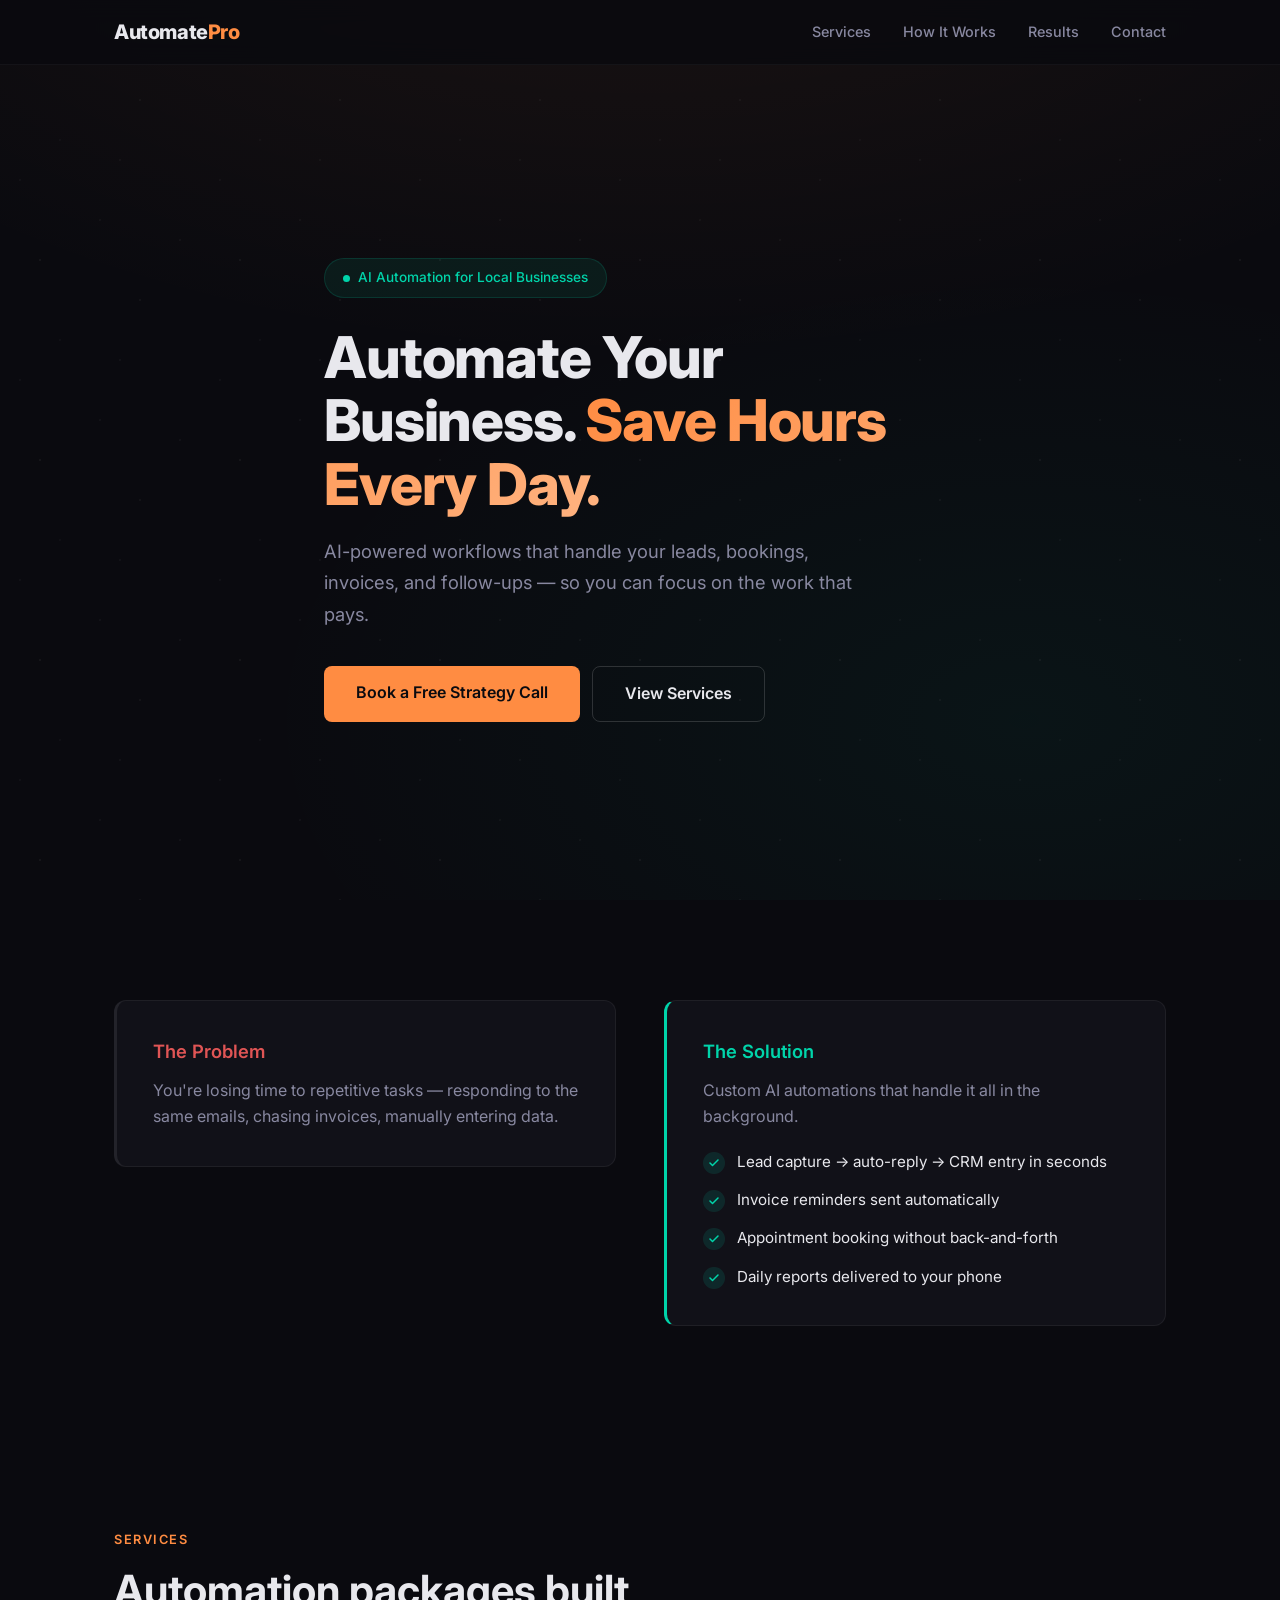
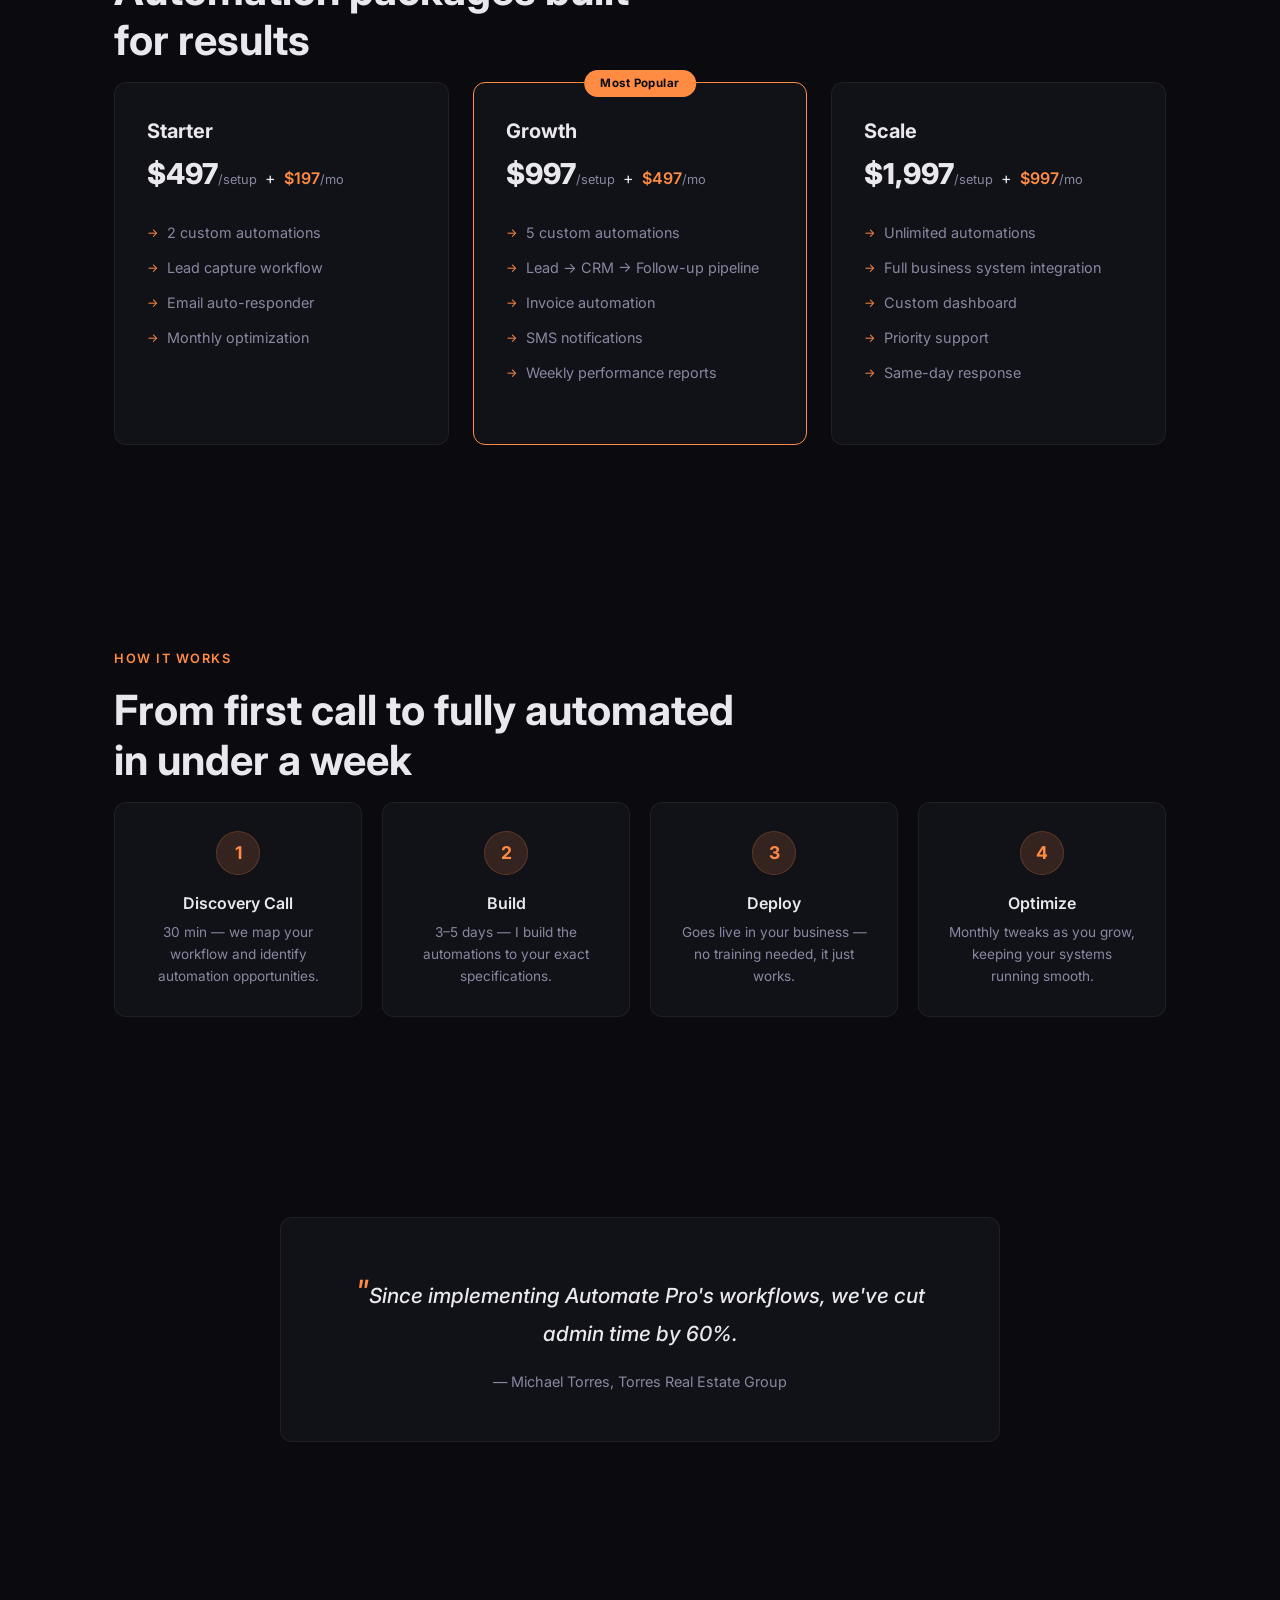
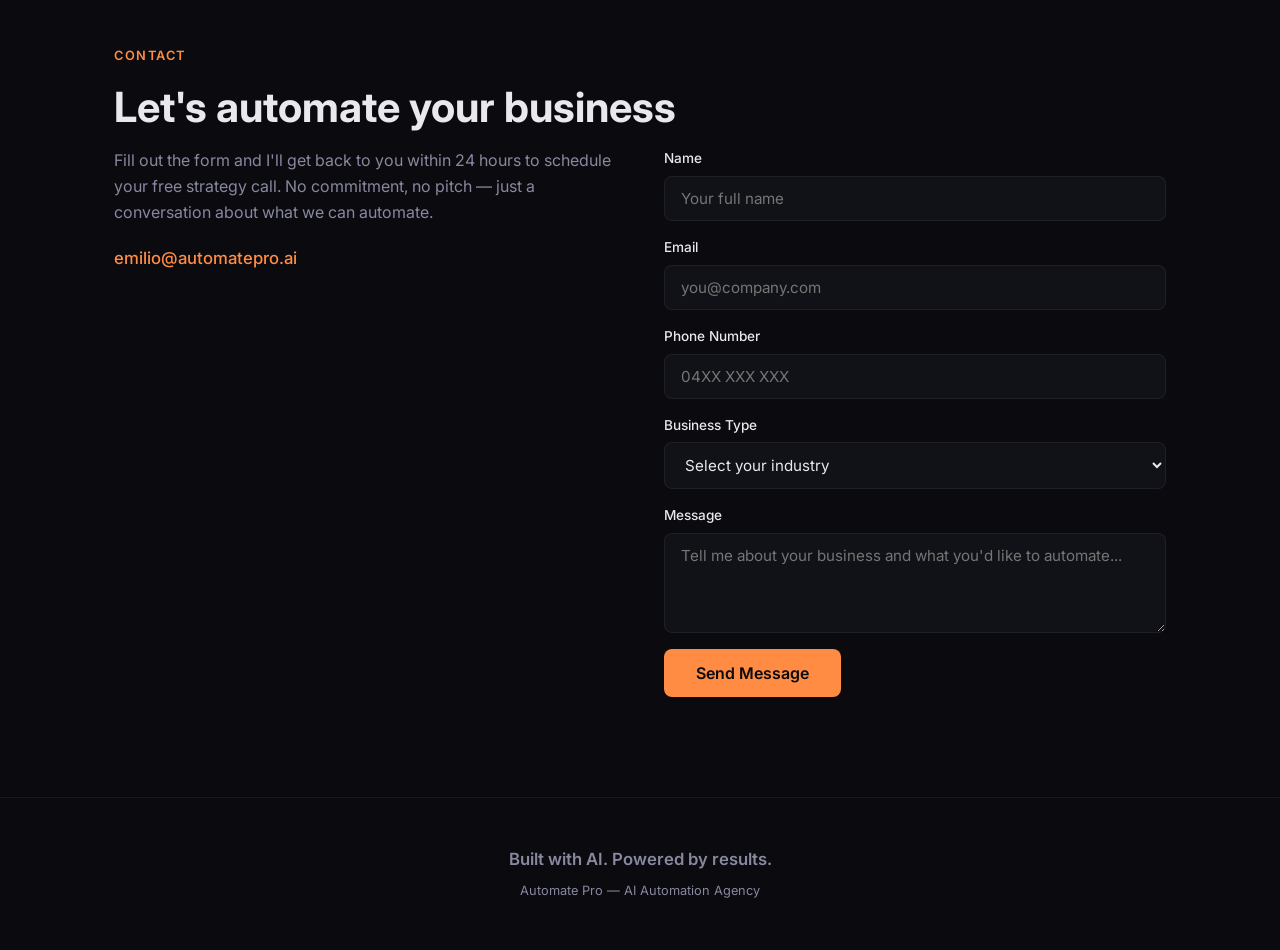
==== commit ba4a146a: "Add phone number field to contact form, remove Bob's Plumbing data" ====
--- a/index.html
+++ b/index.html
@@ -421,6 +421,10 @@
         <div class="form-group">
           <label for="email">Email</label>
           <input type="email" id="email" name="email" placeholder="you@company.com" required>
+        </div>
+        <div class="form-group">
+          <label for="phone">Phone Number</label>
+          <input type="tel" id="phone" name="phone" placeholder="04XX XXX XXX">
         </div>
         <div class="form-group">
           <label for="business">Business Type</label>
@@ -507,3 +511,7 @@
   });
 });
 
+
+</script>
+</body>
+</html>
